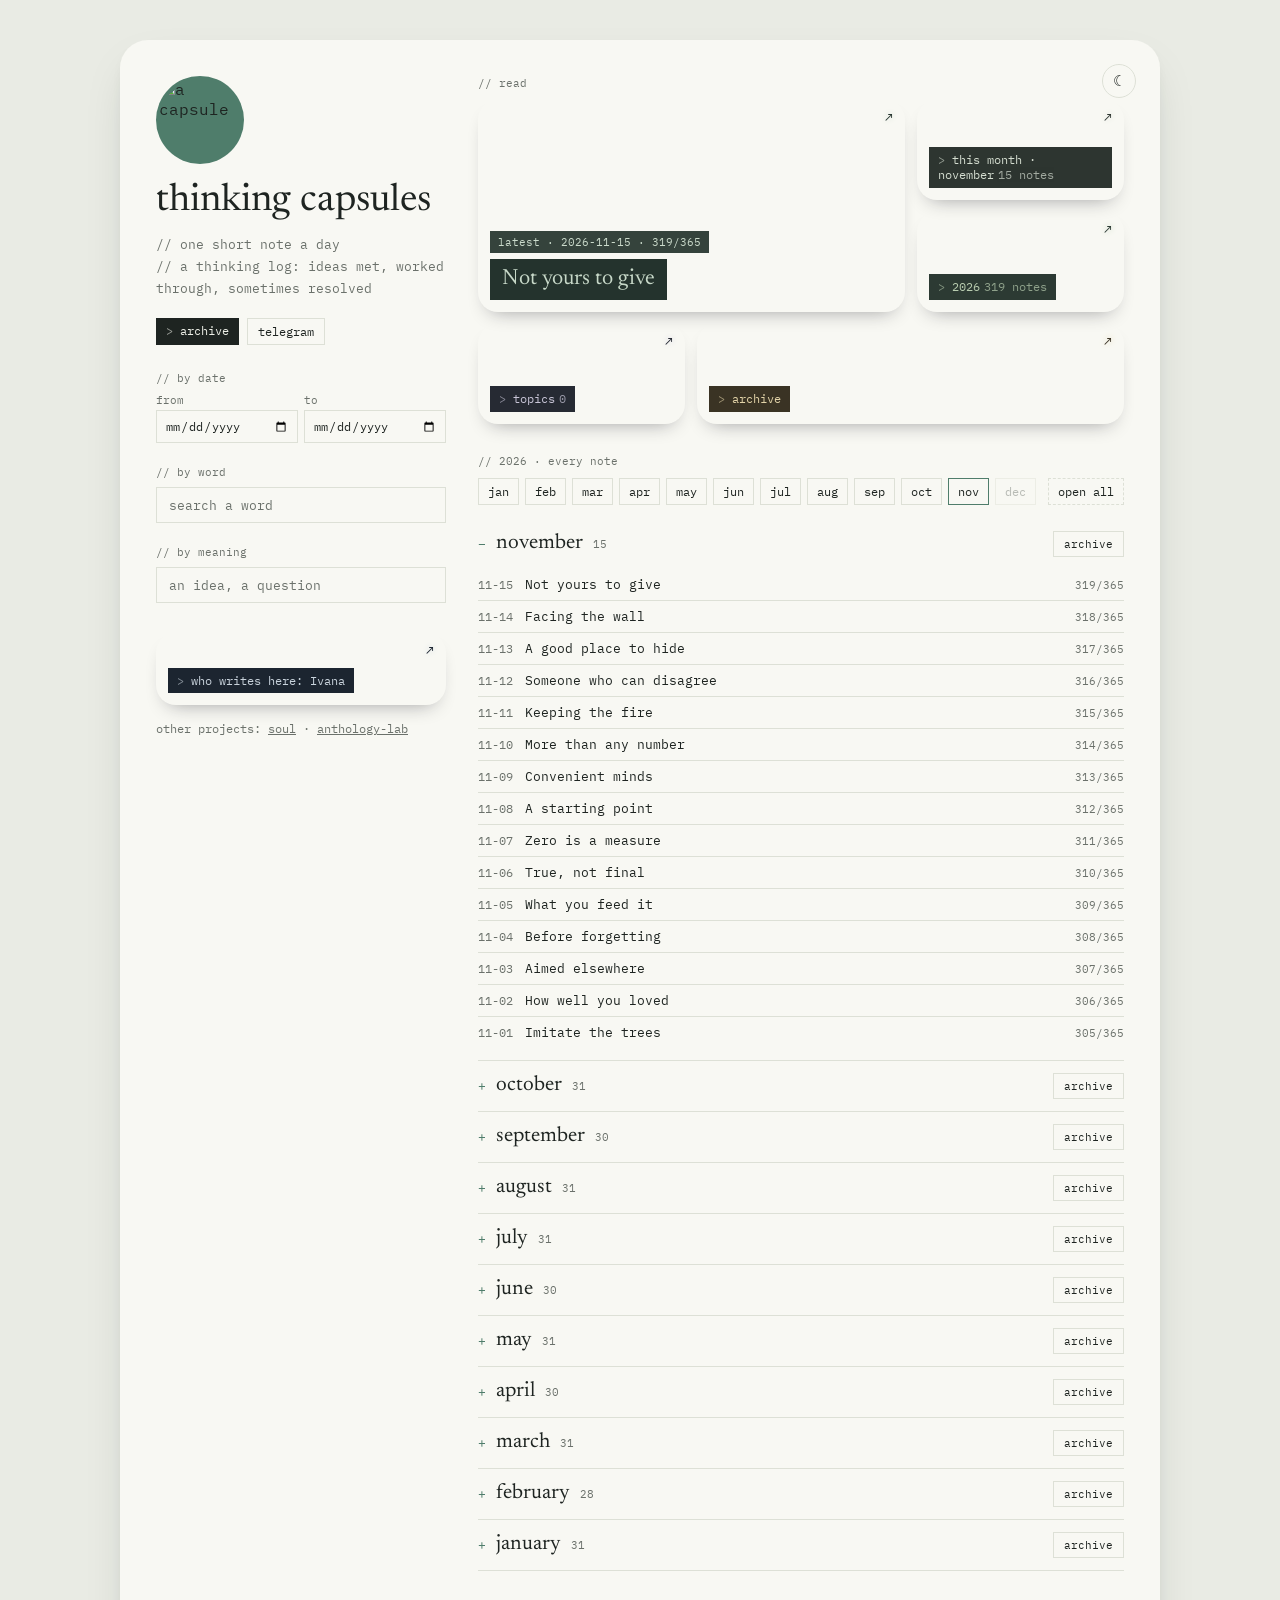
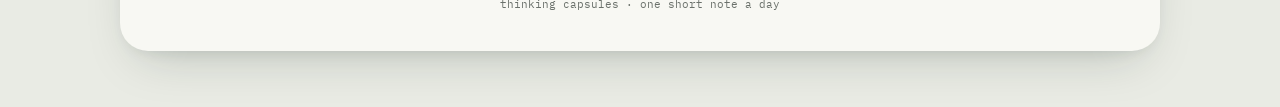
==== index.html @ 2895c26e "update daily notes 20261109-20261115" ====
<!doctype html>
<html lang="en">
<head>
  <meta charset="utf-8">
  <title>thinking capsules</title>
  <meta name="viewport" content="width=device-width, initial-scale=1">
  <meta name="color-scheme" content="light dark">
  <link rel="icon" type="image/png" href="/tcfavicon.png?v=3" media="(prefers-color-scheme: light)">
  <link rel="icon" type="image/png" href="/tcfavicon_dark.png?v=3" media="(prefers-color-scheme: dark)">
  <link rel="apple-touch-icon" sizes="180x180" href="/apple-touch-icon.png?v=3">
  <link rel="preconnect" href="https://fonts.googleapis.com">
  <link rel="preconnect" href="https://fonts.gstatic.com" crossorigin>
  <link href="https://fonts.googleapis.com/css2?family=IBM+Plex+Mono:wght@400;500&family=Newsreader:opsz,wght@6..72,400;6..72,500&display=swap" rel="stylesheet">
  <link rel="stylesheet" href="tc.css?v=4">
  <script src="tc.js?v=5"></script>
</head>
<body>
<main class="card home" id="card"></main>
<pre id="data" hidden>
<a href="2026/2026_full-archive.html">/2026</a>
<a href="#01">01</a> | <a href="#02">02</a> | <a href="#03">03</a> | <a href="#04">04</a> | <a href="#05">05</a> | <a href="#06">06</a> | <a href="#07">07</a> | <a href="#08">08</a> | <a href="#09">09</a> | <a href="#10">10</a> | <a href="#11"><mark>11</mark></a> | <a href="#12">12</a>
<span id="11"></span>

↳ <a href="post.html?p=2026/20261115.txt">2026-11-15</a> Not yours to give <span class="counter">[319/365]</span>
↳ <a href="post.html?p=2026/20261114.txt">2026-11-14</a> Facing the wall <span class="counter">[318/365]</span>
↳ <a href="post.html?p=2026/20261113.txt">2026-11-13</a> A good place to hide <span class="counter">[317/365]</span>
↳ <a href="post.html?p=2026/20261112.txt">2026-11-12</a> Someone who can disagree <span class="counter">[316/365]</span>
↳ <a href="post.html?p=2026/20261111.txt">2026-11-11</a> Keeping the fire <span class="counter">[315/365]</span>
↳ <a href="post.html?p=2026/20261110.txt">2026-11-10</a> More than any number <span class="counter">[314/365]</span>
↳ <a href="post.html?p=2026/20261109.txt">2026-11-09</a> Convenient minds <span class="counter">[313/365]</span>
↳ <a href="post.html?p=2026/20261108.txt">2026-11-08</a> A starting point <span class="counter">[312/365]</span>
↳ <a href="post.html?p=2026/20261107.txt">2026-11-07</a> Zero is a measure <span class="counter">[311/365]</span>
↳ <a href="post.html?p=2026/20261106.txt">2026-11-06</a> True, not final <span class="counter">[310/365]</span>
↳ <a href="post.html?p=2026/20261105.txt">2026-11-05</a> What you feed it <span class="counter">[309/365]</span>
↳ <a href="post.html?p=2026/20261104.txt">2026-11-04</a> Before forgetting <span class="counter">[308/365]</span>
↳ <a href="post.html?p=2026/20261103.txt">2026-11-03</a> Aimed elsewhere <span class="counter">[307/365]</span>
↳ <a href="post.html?p=2026/20261102.txt">2026-11-02</a> How well you loved <span class="counter">[306/365]</span>
↳ <a href="post.html?p=2026/20261101.txt">2026-11-01</a> Imitate the trees <span class="counter">[305/365]</span>

<span id="10"></span> <a href="#" class="top-link">[↳ top]</a>
↳ <a href="post.html?p=2026/20261031.txt">2026-10-31</a> Unvisited tombs <span class="counter">[304/365]</span>
↳ <a href="post.html?p=2026/20261030.txt">2026-10-30</a> Custodian <span class="counter">[303/365]</span>
↳ <a href="post.html?p=2026/20261029.txt">2026-10-29</a> Its own reward <span class="counter">[302/365]</span>
↳ <a href="post.html?p=2026/20261028.txt">2026-10-28</a> Until death <span class="counter">[301/365]</span>
↳ <a href="post.html?p=2026/20261027.txt">2026-10-27</a> Victory, not truth <span class="counter">[300/365]</span>
↳ <a href="post.html?p=2026/20261026.txt">2026-10-26</a> Uncomfortable guests <span class="counter">[299/365]</span>
↳ <a href="post.html?p=2026/20261025.txt">2026-10-25</a> A different link <span class="counter">[298/365]</span>
↳ <a href="post.html?p=2026/20261024.txt">2026-10-24</a> Not on trial <span class="counter">[297/365]</span>
↳ <a href="post.html?p=2026/20261023.txt">2026-10-23</a> The thousandth day <span class="counter">[296/365]</span>
↳ <a href="post.html?p=2026/20261022.txt">2026-10-22</a> A busy life <span class="counter">[295/365]</span>
↳ <a href="post.html?p=2026/20261021.txt">2026-10-21</a> Less than you earn <span class="counter">[294/365]</span>
↳ <a href="post.html?p=2026/20261020.txt">2026-10-20</a> No need to sparkle <span class="counter">[293/365]</span>
↳ <a href="post.html?p=2026/20261019.txt">2026-10-19</a> Poorly defined <span class="counter">[292/365]</span>
↳ <a href="post.html?p=2026/20261018.txt">2026-10-18</a> Its right time <span class="counter">[291/365]</span>
↳ <a href="post.html?p=2026/20261017.txt">2026-10-17</a> Better ground <span class="counter">[290/365]</span>
↳ <a href="post.html?p=2026/20261016.txt">2026-10-16</a> Not for its utility <span class="counter">[289/365]</span>
↳ <a href="post.html?p=2026/20261015.txt">2026-10-15</a> The consoling illusion <span class="counter">[288/365]</span>
↳ <a href="post.html?p=2026/20261014.txt">2026-10-14</a> A poor success <span class="counter">[287/365]</span>
↳ <a href="post.html?p=2026/20261013.txt">2026-10-13</a> One yes <span class="counter">[286/365]</span>
↳ <a href="post.html?p=2026/20261012.txt">2026-10-12</a> The right thing, poorly <span class="counter">[285/365]</span>
↳ <a href="post.html?p=2026/20261011.txt">2026-10-11</a> Embarrassingly basic <span class="counter">[284/365]</span>
↳ <a href="post.html?p=2026/20261010.txt">2026-10-10</a> Thoroughly bored <span class="counter">[283/365]</span>
↳ <a href="post.html?p=2026/20261009.txt">2026-10-09</a> What you tie it to <span class="counter">[282/365]</span>
↳ <a href="post.html?p=2026/20261008.txt">2026-10-08</a> Five minutes of the real thing <span class="counter">[281/365]</span>
↳ <a href="post.html?p=2026/20261007.txt">2026-10-07</a> Paid by others <span class="counter">[280/365]</span>
↳ <a href="post.html?p=2026/20261006.txt">2026-10-06</a> The hinge <span class="counter">[279/365]</span>
↳ <a href="post.html?p=2026/20261005.txt">2026-10-05</a> How it is <span class="counter">[278/365]</span>
↳ <a href="post.html?p=2026/20261004.txt">2026-10-04</a> Not A causes B <span class="counter">[277/365]</span>
↳ <a href="post.html?p=2026/20261003.txt">2026-10-03</a> The lost excuse <span class="counter">[276/365]</span>
↳ <a href="post.html?p=2026/20261002.txt">2026-10-02</a> Small forks <span class="counter">[275/365]</span>
↳ <a href="post.html?p=2026/20261001.txt">2026-10-01</a> Humble in practice <span class="counter">[274/365]</span>

<span id="09"></span> <a href="#" class="top-link">[↳ top]</a>
↳ <a href="post.html?p=2026/20260930.txt">2026-09-30</a> When everyone has the data <span class="counter">[273/365]</span>
↳ <a href="post.html?p=2026/20260929.txt">2026-09-29</a> Untested potential <span class="counter">[272/365]</span>
↳ <a href="post.html?p=2026/20260928.txt">2026-09-28</a> Decisions left pending <span class="counter">[271/365]</span>
↳ <a href="post.html?p=2026/20260927.txt">2026-09-27</a> No single root <span class="counter">[270/365]</span>
↳ <a href="post.html?p=2026/20260926.txt">2026-09-26</a> A word for it <span class="counter">[269/365]</span>
↳ <a href="post.html?p=2026/20260925.txt">2026-09-25</a> Diagnosis outlives the cure <span class="counter">[268/365]</span>
↳ <a href="post.html?p=2026/20260924.txt">2026-09-24</a> The depth the room asks for <span class="counter">[267/365]</span>
↳ <a href="post.html?p=2026/20260923.txt">2026-09-23</a> The average of what works <span class="counter">[266/365]</span>
↳ <a href="post.html?p=2026/20260922.txt">2026-09-22</a> One word in front <span class="counter">[265/365]</span>
↳ <a href="post.html?p=2026/20260921.txt">2026-09-21</a> The same machinery <span class="counter">[264/365]</span>
↳ <a href="post.html?p=2026/20260920.txt">2026-09-20</a> Borrowed pattern recognition <span class="counter">[263/365]</span>
↳ <a href="post.html?p=2026/20260919.txt">2026-09-19</a> Filtered, not recorded <span class="counter">[262/365]</span>
↳ <a href="post.html?p=2026/20260918.txt">2026-09-18</a> The break point <span class="counter">[261/365]</span>
↳ <a href="post.html?p=2026/20260917.txt">2026-09-17</a> Signal, not threat <span class="counter">[260/365]</span>
↳ <a href="post.html?p=2026/20260916.txt">2026-09-16</a> Enough to excel <span class="counter">[259/365]</span>
↳ <a href="post.html?p=2026/20260915.txt">2026-09-15</a> More than chapter two <span class="counter">[258/365]</span>
↳ <a href="post.html?p=2026/20260914.txt">2026-09-14</a> Filling time well <span class="counter">[257/365]</span>
↳ <a href="post.html?p=2026/20260913.txt">2026-09-13</a> An acquired taste <span class="counter">[256/365]</span>
↳ <a href="post.html?p=2026/20260912.txt">2026-09-12</a> A side effect of writing <span class="counter">[255/365]</span>
↳ <a href="post.html?p=2026/20260911.txt">2026-09-11</a> Playing for the draw <span class="counter">[254/365]</span>
↳ <a href="post.html?p=2026/20260910.txt">2026-09-10</a> A second occupant <span class="counter">[253/365]</span>
↳ <a href="post.html?p=2026/20260909.txt">2026-09-09</a> The unwitting teacher <span class="counter">[252/365]</span>
↳ <a href="post.html?p=2026/20260908.txt">2026-09-08</a> Unknown friends <span class="counter">[251/365]</span>
↳ <a href="post.html?p=2026/20260907.txt">2026-09-07</a> Two logics of loss <span class="counter">[250/365]</span>
↳ <a href="post.html?p=2026/20260906.txt">2026-09-06</a> The rhizome <span class="counter">[249/365]</span>
↳ <a href="post.html?p=2026/20260905.txt">2026-09-05</a> Not all debts <span class="counter">[248/365]</span>
↳ <a href="post.html?p=2026/20260904.txt">2026-09-04</a> Any resolution <span class="counter">[247/365]</span>
↳ <a href="post.html?p=2026/20260903.txt">2026-09-03</a> Noise, not fuel <span class="counter">[246/365]</span>
↳ <a href="post.html?p=2026/20260902.txt">2026-09-02</a> The cheaper option <span class="counter">[245/365]</span>
↳ <a href="post.html?p=2026/20260901.txt">2026-09-01</a> Discovered, not designed <span class="counter">[244/365]</span>

<span id="08"></span> <a href="#" class="top-link">[↳ top]</a>
↳ <a href="post.html?p=2026/20260831.txt">2026-08-31</a> Not to be believed <span class="counter">[243/365]</span>
↳ <a href="post.html?p=2026/20260830.txt">2026-08-30</a> What compounds <span class="counter">[242/365]</span>
↳ <a href="post.html?p=2026/20260829.txt">2026-08-29</a> What you give up to belong <span class="counter">[241/365]</span>
↳ <a href="post.html?p=2026/20260828.txt">2026-08-28</a> Enough quiet <span class="counter">[240/365]</span>
↳ <a href="post.html?p=2026/20260827.txt">2026-08-27</a> Not the crown <span class="counter">[239/365]</span>
↳ <a href="post.html?p=2026/20260826.txt">2026-08-26</a> Read by people who write <span class="counter">[238/365]</span>
↳ <a href="post.html?p=2026/20260825.txt">2026-08-25</a> One-way exchange <span class="counter">[237/365]</span>
↳ <a href="post.html?p=2026/20260824.txt">2026-08-24</a> Three ways it fails <span class="counter">[236/365]</span>
↳ <a href="post.html?p=2026/20260823.txt">2026-08-23</a> Not earned, just given <span class="counter">[235/365]</span>
↳ <a href="post.html?p=2026/20260822.txt">2026-08-22</a> Subtraction first <span class="counter">[234/365]</span>
↳ <a href="post.html?p=2026/20260821.txt">2026-08-21</a> The pillar <span class="counter">[233/365]</span>
↳ <a href="post.html?p=2026/20260820.txt">2026-08-20</a> Density <span class="counter">[232/365]</span>
↳ <a href="post.html?p=2026/20260819.txt">2026-08-19</a> Working doesn't make it good <span class="counter">[231/365]</span>
↳ <a href="post.html?p=2026/20260818.txt">2026-08-18</a> The starting point <span class="counter">[230/365]</span>
↳ <a href="post.html?p=2026/20260817.txt">2026-08-17</a> Where it's aimed <span class="counter">[229/365]</span>
↳ <a href="post.html?p=2026/20260816.txt">2026-08-16</a> What earns the future <span class="counter">[228/365]</span>
↳ <a href="post.html?p=2026/20260815.txt">2026-08-15</a> Not more willpower <span class="counter">[227/365]</span>
↳ <a href="post.html?p=2026/20260814.txt">2026-08-14</a> Proof of a plan <span class="counter">[226/365]</span>
↳ <a href="post.html?p=2026/20260813.txt">2026-08-13</a> Not nothing <span class="counter">[225/365]</span>
↳ <a href="post.html?p=2026/20260812.txt">2026-08-12</a> The only translation <span class="counter">[224/365]</span>
↳ <a href="post.html?p=2026/20260811.txt">2026-08-11</a> Refusing to move <span class="counter">[223/365]</span>
↳ <a href="post.html?p=2026/20260810.txt">2026-08-10</a> No favorable wind <span class="counter">[222/365]</span>
↳ <a href="post.html?p=2026/20260809.txt">2026-08-09</a> A skill, not a gift <span class="counter">[221/365]</span>
↳ <a href="post.html?p=2026/20260808.txt">2026-08-08</a> More than restraint <span class="counter">[220/365]</span>
↳ <a href="post.html?p=2026/20260807.txt">2026-08-07</a> The real power <span class="counter">[219/365]</span>
↳ <a href="post.html?p=2026/20260806.txt">2026-08-06</a> Not a lesser friendship <span class="counter">[218/365]</span>
↳ <a href="post.html?p=2026/20260805.txt">2026-08-05</a> Wrong question <span class="counter">[217/365]</span>
↳ <a href="post.html?p=2026/20260804.txt">2026-08-04</a> Your threshold, not everyone's <span class="counter">[216/365]</span>
↳ <a href="post.html?p=2026/20260803.txt">2026-08-03</a> The system with no object <span class="counter">[215/365]</span>
↳ <a href="post.html?p=2026/20260802.txt">2026-08-02</a> Pleasure first <span class="counter">[214/365]</span>
↳ <a href="post.html?p=2026/20260801.txt">2026-08-01</a> Consent you never gave <span class="counter">[213/365]</span>

<span id="07"></span> <a href="#" class="top-link">[↳ top]</a>
↳ <a href="post.html?p=2026/20260731.txt">2026-07-31</a> Useful fictions <span class="counter">[212/365]</span>
↳ <a href="post.html?p=2026/20260730.txt">2026-07-30</a> Character as choice <span class="counter">[211/365]</span>
↳ <a href="post.html?p=2026/20260729.txt">2026-07-29</a> The 0.53 <span class="counter">[210/365]</span>
↳ <a href="post.html?p=2026/20260728.txt">2026-07-28</a> Looking backward <span class="counter">[209/365]</span>
↳ <a href="post.html?p=2026/20260727.txt">2026-07-27</a> The brand <span class="counter">[208/365]</span>
↳ <a href="post.html?p=2026/20260726.txt">2026-07-26</a> Real presence <span class="counter">[207/365]</span>
↳ <a href="post.html?p=2026/20260725.txt">2026-07-25</a> Convergence <span class="counter">[206/365]</span>
↳ <a href="post.html?p=2026/20260724.txt">2026-07-24</a> Form <span class="counter">[205/365]</span>
↳ <a href="post.html?p=2026/20260723.txt">2026-07-23</a> The tell <span class="counter">[204/365]</span>
↳ <a href="post.html?p=2026/20260722.txt">2026-07-22</a> The source <span class="counter">[203/365]</span>
↳ <a href="post.html?p=2026/20260721.txt">2026-07-21</a> What experience teaches <span class="counter">[202/365]</span>
↳ <a href="post.html?p=2026/20260720.txt">2026-07-20</a> What a trap feels like <span class="counter">[201/365]</span>
↳ <a href="post.html?p=2026/20260719.txt">2026-07-19</a> Hard to copy <span class="counter">[200/365]</span>
↳ <a href="post.html?p=2026/20260718.txt">2026-07-18</a> Your lane <span class="counter">[199/365]</span>
↳ <a href="post.html?p=2026/20260717.txt">2026-07-17</a> Three selves <span class="counter">[198/365]</span>
↳ <a href="post.html?p=2026/20260716.txt">2026-07-16</a> Extracted <span class="counter">[197/365]</span>
↳ <a href="post.html?p=2026/20260715.txt">2026-07-15</a> In the doing <span class="counter">[196/365]</span>
↳ <a href="post.html?p=2026/20260714.txt">2026-07-14</a> Your own company <span class="counter">[195/365]</span>
↳ <a href="post.html?p=2026/20260713.txt">2026-07-13</a> From the inside <span class="counter">[194/365]</span>
↳ <a href="post.html?p=2026/20260712.txt">2026-07-12</a> Inherited rules <span class="counter">[193/365]</span>
↳ <a href="post.html?p=2026/20260711.txt">2026-07-11</a> Your freedom <span class="counter">[192/365]</span>
↳ <a href="post.html?p=2026/20260710.txt">2026-07-10</a> The fire <span class="counter">[191/365]</span>
↳ <a href="post.html?p=2026/20260709.txt">2026-07-09</a> The ceiling <span class="counter">[190/365]</span>
↳ <a href="post.html?p=2026/20260708.txt">2026-07-08</a> Closer <span class="counter">[189/365]</span>
↳ <a href="post.html?p=2026/20260707.txt">2026-07-07</a> How you hold it <span class="counter">[188/365]</span>
↳ <a href="post.html?p=2026/20260706.txt">2026-07-06</a> The grammar of outrage <span class="counter">[187/365]</span>
↳ <a href="post.html?p=2026/20260705.txt">2026-07-05</a> Two ways to watch <span class="counter">[186/365]</span>
↳ <a href="post.html?p=2026/20260704.txt">2026-07-04</a> Good enough <span class="counter">[185/365]</span>
↳ <a href="post.html?p=2026/20260703.txt">2026-07-03</a> Conditions <span class="counter">[184/365]</span>
↳ <a href="post.html?p=2026/20260702.txt">2026-07-02</a> Earned <span class="counter">[183/365]</span>
↳ <a href="post.html?p=2026/20260701.txt">2026-07-01</a> Energized <span class="counter">[182/365]</span>

<span id="06"></span> <a class="top-link" href="#">[↳ top]</a>
↳ <a href="post.html?p=2026/20260630.txt">2026-06-30</a> Both directions <span class="counter">[181/365]</span>
↳ <a href="post.html?p=2026/20260629.txt">2026-06-29</a> The rest of the sentence <span class="counter">[180/365]</span>
↳ <a href="post.html?p=2026/20260628.txt">2026-06-28</a> Who first <span class="counter">[179/365]</span>
↳ <a href="post.html?p=2026/20260627.txt">2026-06-27</a> Two kinds of impatience <span class="counter">[178/365]</span>
↳ <a href="post.html?p=2026/20260626.txt">2026-06-26</a> Blind spots <span class="counter">[177/365]</span>
↳ <a href="post.html?p=2026/20260625.txt">2026-06-25</a> A different game <span class="counter">[176/365]</span>
↳ <a href="post.html?p=2026/20260624.txt">2026-06-24</a> The first step's only job <span class="counter">[175/365]</span>
↳ <a href="post.html?p=2026/20260623.txt">2026-06-23</a> Feelings follow <span class="counter">[174/365]</span>
↳ <a href="post.html?p=2026/20260622.txt">2026-06-22</a> No virtue stands alone <span class="counter">[173/365]</span>
↳ <a href="post.html?p=2026/20260621.txt">2026-06-21</a> Your game <span class="counter">[172/365]</span>
↳ <a href="post.html?p=2026/20260620.txt">2026-06-20</a> Twice <span class="counter">[171/365]</span>
↳ <a href="post.html?p=2026/20260619.txt">2026-06-19</a> Next play <span class="counter">[170/365]</span>
↳ <a href="post.html?p=2026/20260618.txt">2026-06-18</a> Resilience <span class="counter">[169/365]</span>
↳ <a href="post.html?p=2026/20260617.txt">2026-06-17</a> Knowing when <span class="counter">[168/365]</span>
↳ <a href="post.html?p=2026/20260616.txt">2026-06-16</a> Two modes <span class="counter">[167/365]</span>
↳ <a href="post.html?p=2026/20260615.txt">2026-06-15</a> Past the obvious <span class="counter">[166/365]</span>
↳ <a href="post.html?p=2026/20260614.txt">2026-06-14</a> The pressure <span class="counter">[165/365]</span>
↳ <a href="post.html?p=2026/20260613.txt">2026-06-13</a> To inhabit <span class="counter">[164/365]</span>
↳ <a href="post.html?p=2026/20260612.txt">2026-06-12</a> The verdict <span class="counter">[163/365]</span>
↳ <a href="post.html?p=2026/20260611.txt">2026-06-11</a> The shaping <span class="counter">[162/365]</span>
↳ <a href="post.html?p=2026/20260610.txt">2026-06-10</a> Air and tungsten <span class="counter">[161/365]</span>
↳ <a href="post.html?p=2026/20260609.txt">2026-06-09</a> Enough <span class="counter">[160/365]</span>
↳ <a href="post.html?p=2026/20260608.txt">2026-06-08</a> After <span class="counter">[159/365]</span>
↳ <a href="post.html?p=2026/20260607.txt">2026-06-07</a> The useful comparison <span class="counter">[158/365]</span>
↳ <a href="post.html?p=2026/20260606.txt">2026-06-06</a> Three forces <span class="counter">[157/365]</span>
↳ <a href="post.html?p=2026/20260605.txt">2026-06-05</a> Twice a day <span class="counter">[156/365]</span>
↳ <a href="post.html?p=2026/20260604.txt">2026-06-04</a> One fewer time <span class="counter">[155/365]</span>
↳ <a href="post.html?p=2026/20260603.txt">2026-06-03</a> Breath <span class="counter">[154/365]</span>
↳ <a href="post.html?p=2026/20260602.txt">2026-06-02</a> Discovery <span class="counter">[153/365]</span>
↳ <a href="post.html?p=2026/20260601.txt">2026-06-01</a> Once <span class="counter">[152/365]</span>

<span id="05"></span><a href="#" class="top-link">[↳ top]</a>
↳ <a href="post.html?p=2026/20260531.txt">2026-05-31</a> The wrong race <span class="counter">[151/365]</span>
↳ <a href="post.html?p=2026/20260530.txt">2026-05-30</a> Brief anomalies <span class="counter">[150/365]</span>
↳ <a href="post.html?p=2026/20260529.txt">2026-05-29</a> On loan <span class="counter">[149/365]</span>
↳ <a href="post.html?p=2026/20260528.txt">2026-05-28</a> Becomes <span class="counter">[148/365]</span>
↳ <a href="post.html?p=2026/20260527.txt">2026-05-27</a> The purple thread <span class="counter">[147/365]</span>
↳ <a href="post.html?p=2026/20260526.txt">2026-05-26</a> The listener <span class="counter">[146/365]</span>
↳ <a href="post.html?p=2026/20260525.txt">2026-05-25</a> The story you write <span class="counter">[145/365]</span>
↳ <a href="post.html?p=2026/20260524.txt">2026-05-24</a> Still a performance <span class="counter">[144/365]</span>
↳ <a href="post.html?p=2026/20260523.txt">2026-05-23</a> The soft kind <span class="counter">[143/365]</span>
↳ <a href="post.html?p=2026/20260522.txt">2026-05-22</a> Before willpower <span class="counter">[142/365]</span>
↳ <a href="post.html?p=2026/20260521.txt">2026-05-21</a> A craft, not a trait <span class="counter">[141/365]</span>
↳ <a href="post.html?p=2026/20260520.txt">2026-05-20</a> Two monologues <span class="counter">[140/365]</span>
↳ <a href="post.html?p=2026/20260519.txt">2026-05-19</a> The other direction <span class="counter">[139/365]</span>
↳ <a href="post.html?p=2026/20260518.txt">2026-05-18</a> No contrast <span class="counter">[138/365]</span>
↳ <a href="post.html?p=2026/20260517.txt">2026-05-17</a> The axis <span class="counter">[137/365]</span>
↳ <a href="post.html?p=2026/20260516.txt">2026-05-16</a> The other verb <span class="counter">[136/365]</span>
↳ <a href="post.html?p=2026/20260515.txt">2026-05-15</a> Already there <span class="counter">[135/365]</span>
↳ <a href="post.html?p=2026/20260514.txt">2026-05-14</a> Morally neutral <span class="counter">[134/365]</span>
↳ <a href="post.html?p=2026/20260513.txt">2026-05-13</a> The spell <span class="counter">[133/365]</span>
↳ <a href="post.html?p=2026/20260512.txt">2026-05-12</a> Subtraction <span class="counter">[132/365]</span>
↳ <a href="post.html?p=2026/20260511.txt">2026-05-11</a> Visible loss <span class="counter">[131/365]</span>
↳ <a href="post.html?p=2026/20260510.txt">2026-05-10</a> In motion <span class="counter">[130/365]</span>
↳ <a href="post.html?p=2026/20260509.txt">2026-05-09</a> The five percent <span class="counter">[129/365]</span>
↳ <a href="post.html?p=2026/20260508.txt">2026-05-08</a> Straight line <span class="counter">[128/365]</span>
↳ <a href="post.html?p=2026/20260507.txt">2026-05-07</a> Multiplied <span class="counter">[127/365]</span>
↳ <a href="post.html?p=2026/20260506.txt">2026-05-06</a> Private <span class="counter">[126/365]</span>
↳ <a href="post.html?p=2026/20260505.txt">2026-05-05</a> Refining <span class="counter">[125/365]</span>
↳ <a href="post.html?p=2026/20260504.txt">2026-05-04</a> The gap <span class="counter">[124/365]</span>
↳ <a href="post.html?p=2026/20260503.txt">2026-05-03</a> The harder question <span class="counter">[123/365]</span>
↳ <a href="post.html?p=2026/20260502.txt">2026-05-02</a> Stakes <span class="counter">[122/365]</span>
↳ <a href="post.html?p=2026/20260501.txt">2026-05-01</a> Navigation <span class="counter">[121/365]</span>

<span id="04"></span><a href="#" class="top-link">[↳ top]</a>
↳ <a href="post.html?p=2026/20260430.txt">2026-04-30</a> The proof <span class="counter">[120/365]</span>
↳ <a href="post.html?p=2026/20260429.txt">2026-04-29</a> Despite <span class="counter">[119/365]</span>
↳ <a href="post.html?p=2026/20260428.txt">2026-04-28</a> Recoverable <span class="counter">[118/365]</span>
↳ <a href="post.html?p=2026/20260427.txt">2026-04-27</a> The first mark <span class="counter">[117/365]</span>
↳ <a href="post.html?p=2026/20260426.txt">2026-04-26</a> The use <span class="counter">[116/365]</span>
↳ <a href="post.html?p=2026/20260425.txt">2026-04-25</a> The subscription <span class="counter">[115/365]</span>
↳ <a href="post.html?p=2026/20260424.txt">2026-04-24</a> The rarer move <span class="counter">[114/365]</span>
↳ <a href="post.html?p=2026/20260423.txt">2026-04-23</a> Reversible or not <span class="counter">[113/365]</span>
↳ <a href="post.html?p=2026/20260422.txt">2026-04-22</a> Outgrowing <span class="counter">[112/365]</span>
↳ <a href="post.html?p=2026/20260421.txt">2026-04-21</a> Recognition <span class="counter">[111/365]</span>
↳ <a href="post.html?p=2026/20260420.txt">2026-04-20</a> The substrate <span class="counter">[110/365]</span>
↳ <a href="post.html?p=2026/20260419.txt">2026-04-19</a> The scaffolding <span class="counter">[109/365]</span>
↳ <a href="post.html?p=2026/20260418.txt">2026-04-18</a> The gap <span class="counter">[108/365]</span>
↳ <a href="post.html?p=2026/20260417.txt">2026-04-17</a> The apology <span class="counter">[107/365]</span>
↳ <a href="post.html?p=2026/20260416.txt">2026-04-16</a> Neither case <span class="counter">[106/365]</span>
↳ <a href="post.html?p=2026/20260415.txt">2026-04-15</a> To the letter <span class="counter">[105/365]</span>
↳ <a href="post.html?p=2026/20260414.txt">2026-04-14</a> The witness <span class="counter">[104/365]</span>
↳ <a href="post.html?p=2026/20260413.txt">2026-04-13</a> Undeclared <span class="counter">[103/365]</span>
↳ <a href="post.html?p=2026/20260412.txt">2026-04-12</a> Available <span class="counter">[102/365]</span>
↳ <a href="post.html?p=2026/20260411.txt">2026-04-11</a> The safe cage <span class="counter">[101/365]</span>
↳ <a href="post.html?p=2026/20260410.txt">2026-04-10</a> No trace <span class="counter">[100/365]</span>
↳ <a href="post.html?p=2026/20260409.txt">2026-04-09</a> Architecture <span class="counter">[99/365]</span>
↳ <a href="post.html?p=2026/20260408.txt">2026-04-08</a> Planned spontaneity <span class="counter">[98/365]</span>
↳ <a href="post.html?p=2026/20260407.txt">2026-04-07</a> Permitted facts <span class="counter">[97/365]</span>
↳ <a href="post.html?p=2026/20260406.txt">2026-04-06</a> Standing <span class="counter">[96/365]</span>
↳ <a href="post.html?p=2026/20260405.txt">2026-04-05</a> The record <span class="counter">[95/365]</span>
↳ <a href="post.html?p=2026/20260404.txt">2026-04-04</a> The edited version <span class="counter">[94/365]</span>
↳ <a href="post.html?p=2026/20260403.txt">2026-04-03</a> Fluency <span class="counter">[93/365]</span>
↳ <a href="post.html?p=2026/20260402.txt">2026-04-02</a> Viscerality <span class="counter">[92/365]</span>
↳ <a href="post.html?p=2026/20260401.txt">2026-04-01</a> Reconstruction <span class="counter">[91/365]</span>

<span id="03"></span><a href="#" class="top-link">[↳ top]</a>
↳ <a href="post.html?p=2026/20260331.txt">2026-03-31</a> Form, not constraint <span class="counter">[90/365]</span>
↳ <a href="post.html?p=2026/20260330.txt">2026-03-30</a> Low bandwidth <span class="counter">[89/365]</span>
↳ <a href="post.html?p=2026/20260329.txt">2026-03-29</a> Built on gaps <span class="counter">[88/365]</span>
↳ <a href="post.html?p=2026/20260328.txt">2026-03-28</a> Contamination <span class="counter">[87/365]</span>
↳ <a href="post.html?p=2026/20260327.txt">2026-03-27</a> What we argue about <span class="counter">[86/365]</span>
↳ <a href="post.html?p=2026/20260326.txt">2026-03-26</a> Regulatory function <span class="counter">[85/365]</span>
↳ <a href="post.html?p=2026/20260325.txt">2026-03-25</a> After the input <span class="counter">[84/365]</span>
↳ <a href="post.html?p=2026/20260324.txt">2026-03-24</a> Appearance <span class="counter">[83/365]</span>
↳ <a href="post.html?p=2026/20260323.txt">2026-03-23</a> The stick <span class="counter">[82/365]</span>
↳ <a href="post.html?p=2026/20260322.txt">2026-03-22</a> Smaller patch <span class="counter">[81/365]</span>
↳ <a href="post.html?p=2026/20260321.txt">2026-03-21</a> Casting the vote <span class="counter">[80/365]</span>
↳ <a href="post.html?p=2026/20260320.txt">2026-03-20</a> Smuggled in <span class="counter">[79/365]</span>
↳ <a href="post.html?p=2026/20260319.txt">2026-03-19</a> Counting and ranking <span class="counter">[78/365]</span>
↳ <a href="post.html?p=2026/20260318.txt">2026-03-18</a> Best hours <span class="counter">[77/365]</span>
↳ <a href="post.html?p=2026/20260317.txt">2026-03-17</a> The view that survived <span class="counter">[76/365]</span>
↳ <a href="post.html?p=2026/20260316.txt">2026-03-16</a> Inside the belief <span class="counter">[75/365]</span>
↳ <a href="post.html?p=2026/20260315.txt">2026-03-15</a> Assisi <span class="counter">[74/365]</span>
↳ <a href="post.html?p=2026/20260314.txt">2026-03-14</a> Signal vs content <span class="counter">[73/365]</span>
↳ <a href="post.html?p=2026/20260313.txt">2026-03-13</a> Walk first <span class="counter">[72/365]</span>
↳ <a href="post.html?p=2026/20260312.txt">2026-03-12</a> The prepared electorate <span class="counter">[71/365]</span>
↳ <a href="post.html?p=2026/20260311.txt">2026-03-11</a> Profilicity <span class="counter">[70/365]</span>
↳ <a href="post.html?p=2026/20260310.txt">2026-03-10</a> The voice that knows <span class="counter">[69/365]</span>
↳ <a href="post.html?p=2026/20260309.txt">2026-03-09</a> Gratitude as act <span class="counter">[68/365]</span>
↳ <a href="post.html?p=2026/20260308.txt">2026-03-08</a> Consistency <span class="counter">[67/365]</span>
↳ <a href="post.html?p=2026/20260307.txt">2026-03-07</a> Rationalization <span class="counter">[66/365]</span>
↳ <a href="post.html?p=2026/20260306.txt">2026-03-06</a> Day <span class="counter">[65/365]</span>
↳ <a href="post.html?p=2026/20260305.txt">2026-03-05</a> Taste <span class="counter">[64/365]</span>
↳ <a href="post.html?p=2026/20260304.txt">2026-03-04</a> Responsibility <span class="counter">[63/365]</span>
↳ <a href="post.html?p=2026/20260303.txt">2026-03-03</a> Preparation <span class="counter">[62/365]</span>
↳ <a href="post.html?p=2026/20260302.txt">2026-03-02</a> Reason without ethics <span class="counter">[61/365]</span>
↳ <a href="post.html?p=2026/20260301.txt">2026-03-01</a> Regress <span class="counter">[60/365]</span>

<span id="02"></span><a href="#" class="top-link">[↳ top]</a>
↳ <a href="post.html?p=2026/20260228.txt">2026-02-28</a> The history of every day <span class="counter">[59/365]</span>
↳ <a href="post.html?p=2026/20260227.txt">2026-02-27</a> Fundamentals <span class="counter">[58/365]</span>
↳ <a href="post.html?p=2026/20260226.txt">2026-02-26</a> Journaling with distance <span class="counter">[57/365]</span>
↳ <a href="post.html?p=2026/20260225.txt">2026-02-25</a> Performative depth <span class="counter">[56/365]</span>
↳ <a href="post.html?p=2026/20260224.txt">2026-02-24</a> Performative travel <span class="counter">[55/365]</span>
↳ <a href="post.html?p=2026/20260223.txt">2026-02-23</a> Iterate <span class="counter">[54/365]</span>
↳ <a href="post.html?p=2026/20260222.txt">2026-02-22</a> Things <span class="counter">[53/365]</span>
↳ <a href="post.html?p=2026/20260221.txt">2026-02-21</a> Time as an ethical resource <span class="counter">[52/365]</span>
↳ <a href="post.html?p=2026/20260220.txt">2026-02-20</a> Distraction <span class="counter">[51/365]</span>
↳ <a href="post.html?p=2026/20260219.txt">2026-02-19</a> Presence <span class="counter">[50/365]</span>
↳ <a href="post.html?p=2026/20260218.txt">2026-02-18</a> Independence <span class="counter">[49/365]</span>
↳ <a href="post.html?p=2026/20260217.txt">2026-02-17</a> Purpose <span class="counter">[48/365]</span>
↳ <a href="post.html?p=2026/20260216.txt">2026-02-16</a> Architectural Mood <span class="counter">[47/365]</span>
↳ <a href="post.html?p=2026/20260215.txt">2026-02-15</a> Recognize ↳ correct ↳ integrate <span class="counter">[46/365]</span>
↳ <a href="post.html?p=2026/20260214.txt">2026-02-14</a> Obvious effort <span class="counter">[45/365]</span>
↳ <a href="post.html?p=2026/20260213.txt">2026-02-13</a> Rumination on paper <span class="counter">[44/365]</span>
↳ <a href="post.html?p=2026/20260212.txt">2026-02-12</a> We hate categories, not people <span class="counter">[43/365]</span>
↳ <a href="post.html?p=2026/20260211.txt">2026-02-11</a> Complicating water <span class="counter">[42/365]</span>
↳ <a href="post.html?p=2026/20260210.txt">2026-02-10</a> It's not indifference <span class="counter">[41/365]</span>
↳ <a href="post.html?p=2026/20260209.txt">2026-02-09</a> How to consume anger <span class="counter">[40/365]</span>
↳ <a href="post.html?p=2026/20260208.txt">2026-02-08</a> Identity <span class="counter">[39/365]</span>
↳ <a href="post.html?p=2026/20260207.txt">2026-02-07</a> Pair ↳ automate ↳ remove <span class="counter">[38/365]</span>
↳ <a href="post.html?p=2026/20260206.txt">2026-02-06</a> Unseen fundamentals <span class="counter">[37/365]</span>
↳ <a href="post.html?p=2026/20260205.txt">2026-02-05</a> Inputs <span class="counter">[36/365]</span>
↳ <a href="post.html?p=2026/20260204.txt">2026-02-04</a> Terms <span class="counter">[35/365]</span>
↳ <a href="post.html?p=2026/20260203.txt">2026-02-03</a> Mental frame <span class="counter">[34/365]</span>
↳ <a href="post.html?p=2026/20260202.txt">2026-02-02</a> Solomon's paradox <span class="counter">[33/365]</span>
↳ <a href="post.html?p=2026/20260201.txt">2026-02-01</a> Friction <span class="counter">[32/365]</span>

<span id="01"></span><a href="#" class="top-link">[↳ top]</a>
↳ <a href="post.html?p=2026/20260131.txt">2026-01-31</a> Inner talk <span class="counter">[31/365]</span>
↳ <a href="post.html?p=2026/20260130.txt">2026-01-30</a> Less <span class="counter">[30/365]</span>
↳ <a href="post.html?p=2026/20260129.txt">2026-01-29</a> Red Queen effect <span class="counter">[29/365]</span>
↳ <a href="post.html?p=2026/20260128.txt">2026-01-28</a> Virtue <span class="counter">[28/365]</span>
↳ <a href="post.html?p=2026/20260127.txt">2026-01-27</a> Data <span class="counter">[27/365]</span>
↳ <a href="post.html?p=2026/20260126.txt">2026-01-26</a> Stop, decide, focus <span class="counter">[26/365]</span>
↳ <a href="post.html?p=2026/20260125.txt">2026-01-25</a> Learners <span class="counter">[25/365]</span>
↳ <a href="post.html?p=2026/20260124.txt">2026-01-24</a> Control <span class="counter">[24/365]</span>
↳ <a href="post.html?p=2026/20260123.txt">2026-01-23</a> No new beginnings <span class="counter">[23/365]</span>
↳ <a href="post.html?p=2026/20260122.txt">2026-01-22</a> Judgment risk <span class="counter">[22/365]</span>
↳ <a href="post.html?p=2026/20260121.txt">2026-01-21</a> Anger, managed <span class="counter">[21/365]</span>
↳ <a href="post.html?p=2026/20260120.txt">2026-01-20</a> Being <span class="counter">[20/365]</span>
↳ <a href="post.html?p=2026/20260119.txt">2026-01-19</a> Anger <span class="counter">[19/365]</span>
↳ <a href="post.html?p=2026/20260118.txt">2026-01-18</a> There's a line of thought <span class="counter">[18/365]</span>
↳ <a href="post.html?p=2026/20260117.txt">2026-01-17</a> Log <span class="counter">[17/365]</span>
↳ <a href="post.html?p=2026/20260116.txt">2026-01-16</a> Autopilot <span class="counter">[16/365]</span>
↳ <a href="post.html?p=2026/20260115.txt">2026-01-15</a> Brain <span class="counter">[15/365]</span>
↳ <a href="post.html?p=2026/20260114.txt">2026-01-14</a> Social interactions <span class="counter">[14/365]</span>
↳ <a href="post.html?p=2026/20260113.txt">2026-01-13</a> Boredom <span class="counter">[13/365]</span>
↳ <a href="post.html?p=2026/20260112.txt">2026-01-12</a> Start <span class="counter">[12/365]</span>
↳ <a href="post.html?p=2026/20260111.txt">2026-01-11</a> Relief <span class="counter">[11/365]</span>
↳ <a href="post.html?p=2026/20260110.txt">2026-01-10</a> Decisions <span class="counter">[10/365]</span>
↳ <a href="post.html?p=2026/20260109.txt">2026-01-09</a> Through <span class="counter">[9/365]</span>
↳ <a href="post.html?p=2026/20260108.txt">2026-01-08</a> Obvious <span class="counter">[8/365]</span>
↳ <a href="post.html?p=2026/20260107.txt">2026-01-07</a> Plan <span class="counter">[7/365]</span>
↳ <a href="post.html?p=2026/20260106.txt">2026-01-06</a> Anxiety <span class="counter">[6/365]</span>
↳ <a href="post.html?p=2026/20260105.txt">2026-01-05</a> Failure <span class="counter">[5/365]</span>
↳ <a href="post.html?p=2026/20260104.txt">2026-01-04</a> Disconnect <span class="counter">[4/365]</span>
↳ <a href="post.html?p=2026/20260103.txt">2026-01-03</a> What it's not <span class="counter">[3/365]</span>
↳ <a href="post.html?p=2026/20260102.txt">2026-01-02</a> Obsession <span class="counter">[2/365]</span>
↳ <a href="post.html?p=2026/20260101.txt">2026-01-01</a> Negative <span class="counter">[1/365]</span>

<span id="07"></span>
<span id="08"></span>
<span id="09"></span>
<span id="10"></span>
<span id="12"></span>

</pre>
<script>TC.home();</script>
</body>
</html>
---- tc.css ----
/* thinking capsules: shared style for every page */
:root {
  --mono: 'IBM Plex Mono', ui-monospace, SFMono-Regular, Menlo, monospace;
  --serif: 'Newsreader', Georgia, serif;
}
/* colours: ink and sage; dark: graphite and sage */
:root {
  --page-bg: #e9ebe4; --card-bg: #f8f8f3; --text: #1e2421; --muted: #6b716b; --line: #dde0d6;
  --chip-bg: #1e2421; --chip-text: #eef0e8; --link: #0b7566; --mark: rgba(201,170,92,.5); --accent: #4f7d6b;
  --shadow: 0 20px 50px -20px rgba(20,40,30,.25), 0 6px 16px -8px rgba(20,40,30,.12);
  color-scheme: light;
}
:root[data-theme="dark"] {
  --page-bg: #111513; --card-bg: #181d1a; --text: #e3e6dc; --muted: #8f968c; --line: #28302b;
  --chip-bg: #e3e6dc; --chip-text: #111513; --link: #6fd6bf; --mark: rgba(201,170,92,.32); --accent: #c9aa5c;
  --shadow: 0 20px 50px -20px rgba(0,0,0,.6), 0 6px 16px -8px rgba(0,0,0,.4); color-scheme: dark;
}
@media (prefers-color-scheme: dark) { :root:not([data-theme="light"]) {
  --page-bg: #111513; --card-bg: #181d1a; --text: #e3e6dc; --muted: #8f968c; --line: #28302b;
  --chip-bg: #e3e6dc; --chip-text: #111513; --link: #6fd6bf; --mark: rgba(201,170,92,.32); --accent: #c9aa5c;
  --shadow: 0 20px 50px -20px rgba(0,0,0,.6), 0 6px 16px -8px rgba(0,0,0,.4); color-scheme: dark;
} }

* { box-sizing: border-box; }
html { -webkit-text-size-adjust: 100%; text-size-adjust: 100%; }
html, body { margin: 0; }
body { font-family: var(--mono); color: var(--text); background: var(--page-bg); padding: 40px 16px 56px; -webkit-font-smoothing: antialiased; }
@media (max-width: 480px) { body { padding: 16px 10px 40px; } }
#data { display: none; }

/* card */
.card { position: relative; max-width: 640px; margin: 0 auto; background: var(--card-bg); border-radius: 28px; box-shadow: var(--shadow); padding: 24px 28px 28px; }
@media (max-width: 480px) { .card { padding: 20px 18px 22px; border-radius: 22px; } }
.theme-toggle { position: absolute; top: 34px; right: 38px; z-index: 2; width: 34px; height: 34px; border-radius: 50%; border: 0; background: var(--card-bg); color: var(--text); font-size: 15px; cursor: pointer; box-shadow: 0 2px 8px rgba(0,0,0,.25); }
@media (max-width: 480px) { .theme-toggle { top: 28px; right: 26px; } }
.loading { color: var(--muted); font-size: 12px; padding: 40px 0; text-align: center; }

/* banner + tiles */
.banner { height: 84px; border-radius: 18px; background-size: cover; background-position: center; image-rendering: pixelated; position: relative; display: flex; align-items: flex-end; padding: 10px; box-shadow: 0 10px 20px -12px rgba(20,20,30,.45); }
.tag { font-size: 12px; padding: 5px 9px; background: var(--l-bg); color: var(--l-fg); }
.tag::before { content: "> "; opacity: .6; }

/* nav chips */
.nav { display: flex; flex-wrap: wrap; gap: 8px; margin: 18px 0 0; }
.chip, .chip:visited { font-size: 12px; padding: 5px 10px; background: var(--chip-bg); color: var(--chip-text); text-decoration: none; }
.chip::before { content: "> "; opacity: .6; }
.chip:hover { text-decoration: none; opacity: .88; }
.chip.ghost, .chip.ghost:visited { background: transparent; color: var(--text); border: 1px solid var(--line); }
.chip.ghost::before { content: none; }
.ref { font-size: 12px; color: var(--muted); margin: 22px 0 6px; }
.ref::before { content: "// "; }
h1.title { font-family: var(--serif); font-weight: 400; font-size: 34px; line-height: 1.15; margin: 0 0 18px; }
h2 { font-family: var(--serif); font-weight: 400; }

/* text */
.text { font-size: 14px; line-height: 1.75; white-space: pre-wrap; overflow-wrap: break-word; }
.muted { color: var(--muted); font-size: 12px; }
.fig { float: left; width: 44%; margin: 6px 20px 8px 0; white-space: normal; }
.fig img { display: block; width: 100%; height: auto; border-radius: 14px; }
.fig figcaption { font-size: 11px; line-height: 1.4; color: var(--muted); margin-top: 6px; }
.fig figcaption a, .fig figcaption a:visited { color: var(--muted); }
@media (max-width: 480px) { .fig { float: none; width: 100%; margin: 4px 0 12px; } }
.meta { clear: both; }
mark { background: linear-gradient(transparent 55%, var(--mark) 55%); color: inherit; padding: 0 1px; }
a, a:visited { color: var(--link); text-decoration: none; }
a:hover { text-decoration: underline; }
.quote { border-left: 3px solid var(--accent); padding: 4px 0 4px 16px; margin: 4px 0 14px; font-size: 14px; line-height: 1.7; white-space: pre-wrap; overflow-wrap: break-word; color: var(--muted); }
.meta { margin-top: 26px; padding-top: 14px; border-top: 1px solid var(--line); font-size: 12px; color: var(--muted); line-height: 1.8; }
.meta a, .meta a:visited { color: var(--muted); text-decoration: underline; }
.pn { display: flex; justify-content: space-between; align-items: flex-start; gap: 12px; margin-top: 22px; flex-wrap: wrap; }
.pn a, .pn a:visited { font-size: 12.5px; padding: 8px 12px; text-decoration: none; max-width: 100%; }
.pn .prev, .pn .prev:visited { border: 1px solid var(--line); color: var(--text); }
.pn .next, .pn .next:visited { background: var(--chip-bg); color: var(--chip-text); margin-left: auto; }
.pn .next::after { content: " ⭢"; opacity: .7; }
.pn .lab { color: var(--muted); }
.pn .next .lab { color: inherit; opacity: .65; }
.pn a:hover { opacity: .88; }
.footer { text-align: center; font-size: 11px; color: var(--muted); margin-top: 24px; line-height: 1.8; }
.footer a, .footer a:visited { color: var(--muted); text-decoration: underline; }

/* lists */
.lrow { display: flex; gap: 12px; align-items: baseline; padding: 7px 0; border-bottom: 1px solid var(--line); font-size: 13px; }
.lrow a { display: flex; gap: 12px; align-items: baseline; flex: 1; min-width: 0; text-decoration: none; }
.lrow a:hover .ltitle { text-decoration: underline; }
.lrow .ldate { color: var(--muted); font-size: 11.5px; white-space: nowrap; }
.lrow .ltitle { color: var(--text); }
.lrow .count { margin-left: auto; }
.count { color: var(--muted); font-size: 11px; white-space: nowrap; }
.snip { display: block; color: var(--muted); font-size: 11.5px; margin: -3px 0 6px; line-height: 1.5; }
.months { display: flex; flex-wrap: wrap; gap: 6px; margin: 0 0 14px; }
.months .m { font: 12px var(--mono); padding: 5px 9px; border: 1px solid var(--line); background: transparent; color: var(--text); cursor: pointer; text-decoration: none; }
.months .m.on { background: var(--chip-bg); color: var(--chip-text); border-color: var(--chip-bg); }
.months .m.cur:not(.on) { border-color: var(--accent); }
.months .m.off { color: var(--muted); opacity: .45; cursor: default; }
.months .m.all { margin-left: 6px; border-style: dashed; }
.sec { margin-top: 24px; scroll-margin-top: 12px; }
.sec h2 { font-size: 24px; margin: 0 0 6px; display: flex; align-items: baseline; gap: 10px; flex-wrap: wrap; }
.sec h2 .count { font-family: var(--mono); }
.sec h2 .chip { font-size: 11px; font-family: var(--mono); margin-left: auto; }
details.mon { border-bottom: 1px solid var(--line); scroll-margin-top: 12px; }
details.mon summary { cursor: pointer; list-style: none; display: flex; align-items: baseline; gap: 10px; padding: 12px 0; font-family: var(--serif); font-size: 21px; }
details.mon summary::-webkit-details-marker { display: none; }
details.mon summary::before { content: "+"; font: 13px var(--mono); color: var(--accent); width: 1ch; }
details.mon[open] summary::before { content: "−"; }
details.mon summary .count { font-family: var(--mono); }
details.mon .lrow:last-of-type { border-bottom: 0; }
details.mon .inner { padding: 0 0 12px; }
.empty { color: var(--muted); font-size: 12px; padding: 14px 0; }
.grow { display: flex; justify-content: space-between; gap: 12px; padding: 11px 0; border-bottom: 1px solid var(--line); text-decoration: none; font-size: 13.5px; }
.grow:hover { text-decoration: none; }
.grow .gname { color: var(--text); }
.grow .gname::before { content: "⭢ "; color: var(--accent); }
.guides { border-top: 1px solid var(--line); }

/* home */
.avatar { width: 88px; height: 88px; border-radius: 50%; display: block; padding: 3px; background: var(--accent); image-rendering: pixelated; }
.name { font-family: var(--serif); font-weight: 400; font-size: 38px; line-height: 1.05; margin: 18px 0 12px; }
.bio { font-size: 13px; line-height: 1.7; margin: 0 0 18px; color: var(--muted); }
.socials { display: flex; flex-wrap: wrap; gap: 8px; margin: 0 0 20px; }
.search { display: flex; flex-direction: column; gap: 8px; margin: 0 0 22px; }
.slabel { font-size: 11px; color: var(--muted); margin-top: 6px; }
.slabel::before { content: "// "; }
.search input { font: 12.5px var(--mono); color: var(--text); background: transparent; border: 1px solid var(--line); border-radius: 0; padding: 9px 12px; width: 100%; outline: none; min-width: 0; }
.search input:focus { border-color: var(--accent); }
.search input::placeholder { color: var(--muted); }
.dates { display: grid; grid-template-columns: 1fr 1fr; gap: 6px; }
.dates label { display: flex; flex-direction: column; gap: 3px; font-size: 10.5px; color: var(--muted); }
.dates input { padding: 7px 8px; font-size: 12px; }
.results { font-size: 12px; }
.results .status { color: var(--muted); font-size: 11px; display: flex; gap: 10px; }
.results .status a { color: var(--muted); text-decoration: underline; }
.results .list { max-height: 380px; overflow-y: auto; }
.results .lrow { font-size: 12px; padding: 6px 0; }
.grid { display: grid; grid-template-columns: 1fr 1fr; gap: 12px; grid-auto-rows: 100px; }
.tile { position: relative; display: flex; flex-direction: column; justify-content: flex-end; align-items: flex-start; border-radius: 20px; text-decoration: none; padding: 12px; overflow: hidden; background-size: cover; background-position: center; image-rendering: pixelated; box-shadow: 0 10px 20px -12px rgba(20,20,30,.45); transition: transform .18s ease; }
.tile:hover { transform: translateY(-3px) scale(1.02); text-decoration: none; }
.tile-hero { grid-column: span 2; grid-row: span 2; }
.tile .tag { line-height: 1.3; }
.tile .tag .count { color: inherit; opacity: .7; margin-left: 4px; font-size: inherit; }
.tile-hero .tag { font-family: var(--serif); font-size: 22px; padding: 6px 12px; }
.tile-hero .tag::before { content: none; }
.tile-hero .sub { font: 11px var(--mono); padding: 4px 8px; background: var(--l-bg); color: var(--l-fg); margin-bottom: 6px; opacity: .92; }
.badge { position: absolute; top: 9px; right: 12px; font-size: 13px; color: var(--l-bg); text-shadow: 0 0 6px var(--l-fg); }
.tile-who { height: 72px; margin: 4px 0 14px; }
.glabel { font-size: 11px; color: var(--muted); margin: 30px 0 10px; }
.glabel::before { content: "// "; }
.main .glabel:first-child { margin-top: 0; }
.other { font-size: 11.5px; color: var(--muted); line-height: 1.8; }
.other a, .other a:visited { color: var(--muted); text-decoration: underline; }
.card.home { max-width: 400px; padding: 32px 28px 24px; }
.card.home .theme-toggle { top: 20px; right: 20px; box-shadow: none; border: 1px solid var(--line); }

@media (min-width: 760px) {
  .card.home { max-width: 720px; display: grid; grid-template-columns: 230px 1fr; column-gap: 32px; padding: 36px; }
  .card.home .intro { position: sticky; top: 24px; align-self: start; }
  .card.home .footer { grid-column: 1 / -1; }
  .card.home .theme-toggle { top: 24px; right: 24px; }
}
@media (min-width: 900px) {
  .card { max-width: 760px; padding: 32px 44px 40px; }
  .card.list { max-width: 820px; }
  .banner { height: 110px; }
  h1.title { font-size: 42px; }
  .text { font-size: 15px; }
}
@media (min-width: 1100px) {
  .card.home { max-width: 1040px; grid-template-columns: 270px 1fr; }
  .card.home .grid { grid-template-columns: repeat(3, 1fr); }
}
/* tiles: one per page type, image and label colours per palette */
.p-ripple { background-image: url(assets/tile_ripple.png?v=2); --l-bg: #24332d; --l-fg: #c7d8c8; }
.p-moon { background-image: url(assets/tile_moon.png?v=2); --l-bg: #1c2530; --l-fg: #c9d3dc; }
.p-window { background-image: url(assets/tile_window.png?v=2); --l-bg: #3a3324; --l-fg: #e2d3a8; }
.p-path { background-image: url(assets/tile_path.png?v=2); --l-bg: #2c3a33; --l-fg: #b9cdb0; }
.p-orbit { background-image: url(assets/tile_orbit.png?v=2); --l-bg: #262a33; --l-fg: #c9c6d8; }
.p-layers { background-image: url(assets/tile_layers.png?v=2); --l-bg: #2d3530; --l-fg: #d4ddd0; }

/* links inside the text: underlined so they stand out */
.text a, .quote a { text-decoration: underline; text-decoration-thickness: 1px; text-underline-offset: 3px; text-decoration-color: color-mix(in srgb, var(--link) 55%, transparent); }

/* archive filters */
.filters { display: flex; flex-wrap: wrap; gap: 8px; align-items: center; margin: 0 0 8px; }
select { font: 12.5px var(--mono); color: var(--text); background-color: var(--card-bg); border: 1px solid var(--line); padding: 6px 28px 6px 10px; border-radius: 0; -webkit-appearance: none; appearance: none; background-image: linear-gradient(45deg, transparent 50%, var(--muted) 50%), linear-gradient(135deg, var(--muted) 50%, transparent 50%); background-position: calc(100% - 14px) 50%, calc(100% - 9px) 50%; background-size: 5px 5px; background-repeat: no-repeat; max-width: 100%; }
select:disabled { opacity: .45; }
.toggle { font: 12px var(--mono); padding: 5px 10px; border: 1px solid var(--line); background: transparent; color: var(--muted); cursor: pointer; }
.toggle.on { background: var(--chip-bg); color: var(--chip-text); border-color: var(--chip-bg); }

/* home grid: hero plus four tiles; on three columns the last one fills the row */
@media (min-width: 1100px) { .card.home .grid .tile:last-child:nth-child(5) { grid-column: span 2; } }
details.mon summary .chip { font: 11px var(--mono); margin-left: auto; }

/* wide screens: use the space; the sidebar grows while a search is in use */
.card.home { transition: max-width .2s ease; }
@media (min-width: 1100px) {
  .card.home { --side: 290px; grid-template-columns: var(--side) 1fr; transition: grid-template-columns .25s ease; }
  .card.home.searching { --side: 400px; }
}
@media (min-width: 1400px) {
  body { padding: 32px 32px 48px; }
  .card.home { max-width: 1480px; padding: 40px 44px; column-gap: 44px; --side: 330px; }
  .card.home.searching { --side: 460px; }
  .card.home .grid { grid-template-columns: repeat(4, 1fr); grid-auto-rows: 120px; }
  .card.home .grid .tile:last-child:nth-child(5) { grid-column: auto; }
  .card.list { max-width: 1040px; }
}
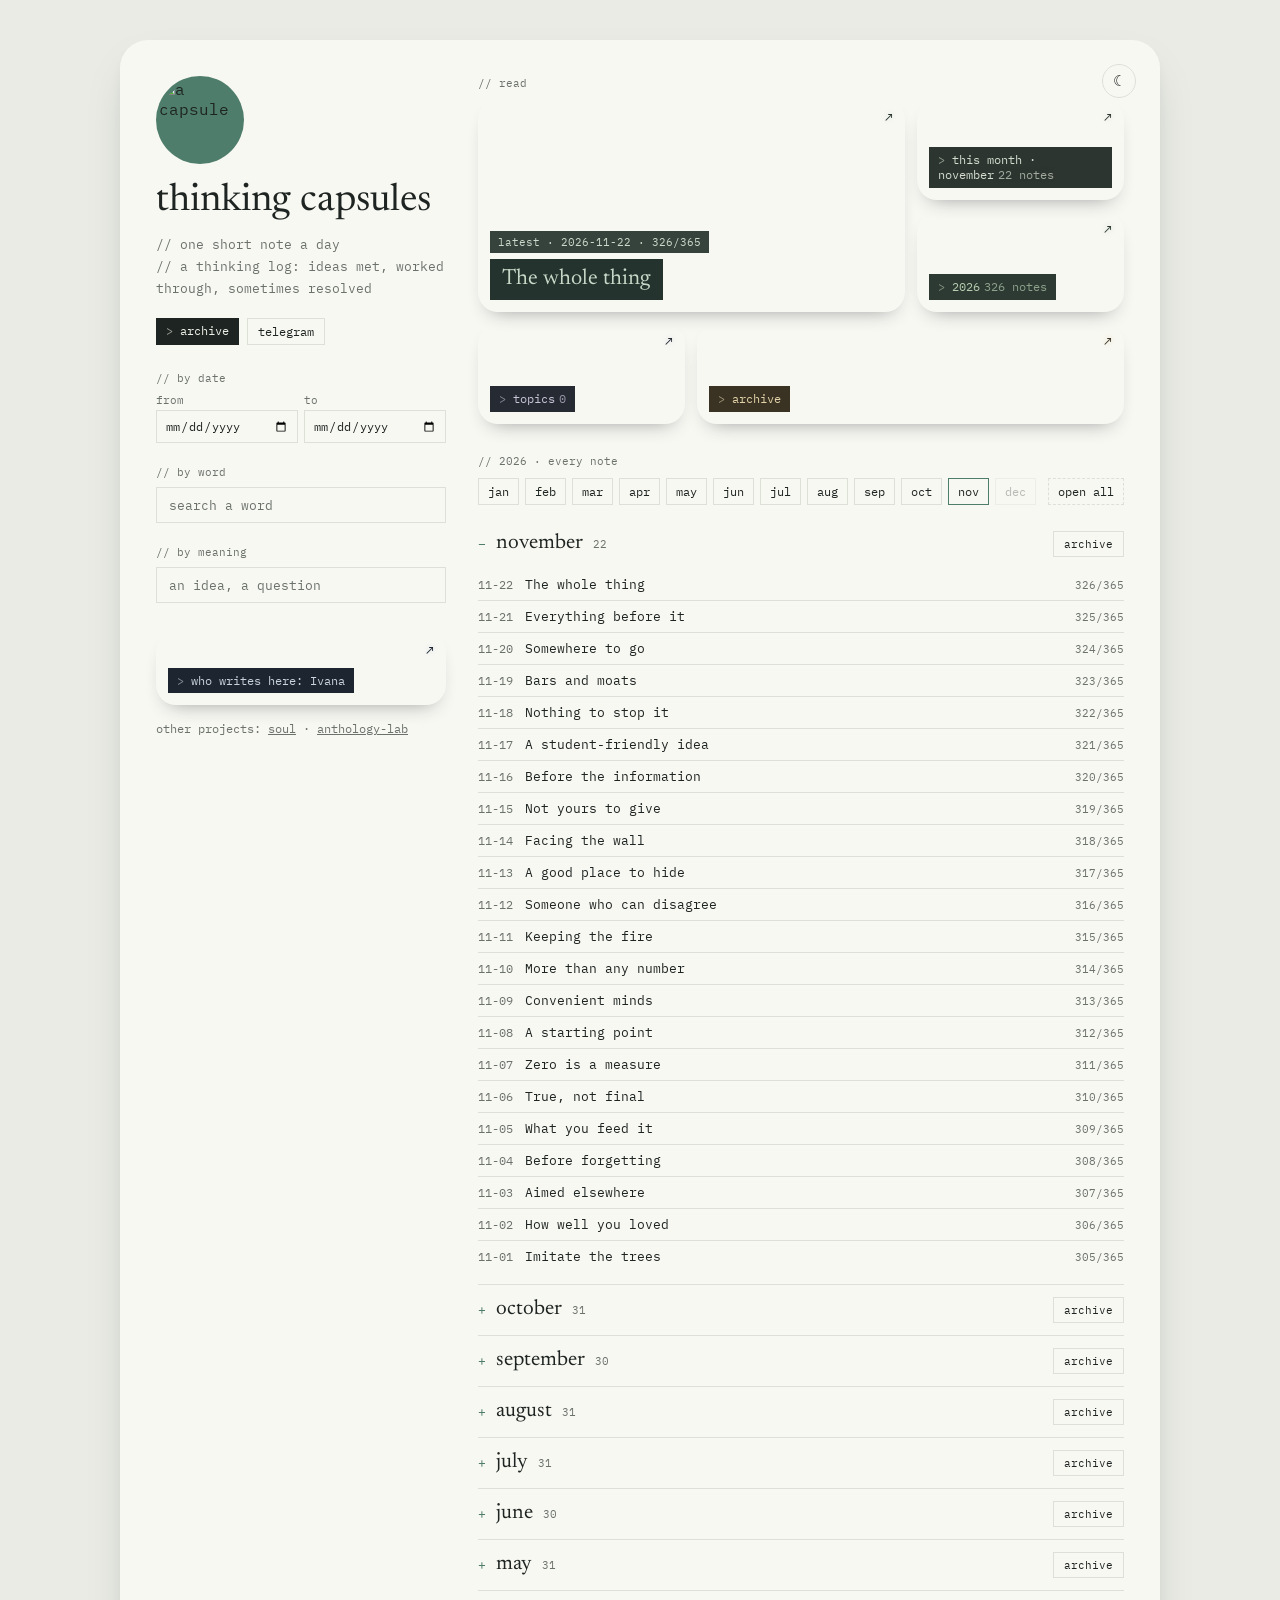
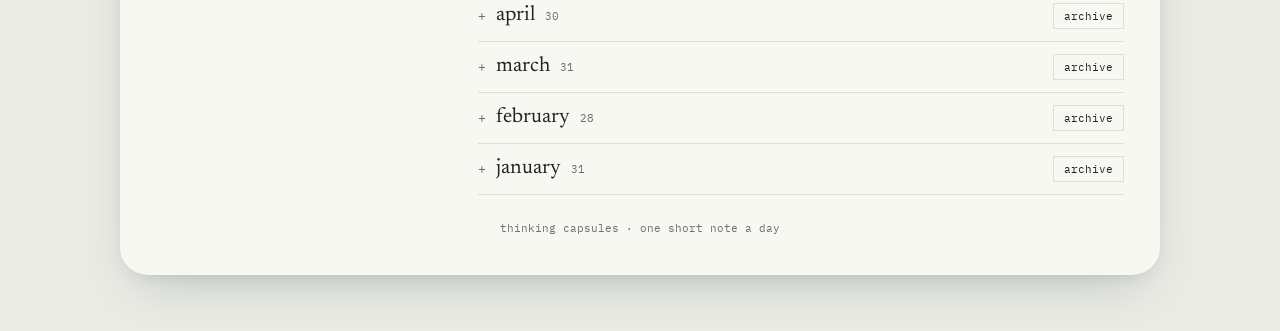
==== commit 56a39472: "update daily notes 20261116-20261122" ====
--- a/index.html
+++ b/index.html
@@ -21,6 +21,13 @@
 <a href="#01">01</a> | <a href="#02">02</a> | <a href="#03">03</a> | <a href="#04">04</a> | <a href="#05">05</a> | <a href="#06">06</a> | <a href="#07">07</a> | <a href="#08">08</a> | <a href="#09">09</a> | <a href="#10">10</a> | <a href="#11"><mark>11</mark></a> | <a href="#12">12</a>
 <span id="11"></span>
 
+↳ <a href="post.html?p=2026/20261122.txt">2026-11-22</a> The whole thing <span class="counter">[326/365]</span>
+↳ <a href="post.html?p=2026/20261121.txt">2026-11-21</a> Everything before it <span class="counter">[325/365]</span>
+↳ <a href="post.html?p=2026/20261120.txt">2026-11-20</a> Somewhere to go <span class="counter">[324/365]</span>
+↳ <a href="post.html?p=2026/20261119.txt">2026-11-19</a> Bars and moats <span class="counter">[323/365]</span>
+↳ <a href="post.html?p=2026/20261118.txt">2026-11-18</a> Nothing to stop it <span class="counter">[322/365]</span>
+↳ <a href="post.html?p=2026/20261117.txt">2026-11-17</a> A student-friendly idea <span class="counter">[321/365]</span>
+↳ <a href="post.html?p=2026/20261116.txt">2026-11-16</a> Before the information <span class="counter">[320/365]</span>
 ↳ <a href="post.html?p=2026/20261115.txt">2026-11-15</a> Not yours to give <span class="counter">[319/365]</span>
 ↳ <a href="post.html?p=2026/20261114.txt">2026-11-14</a> Facing the wall <span class="counter">[318/365]</span>
 ↳ <a href="post.html?p=2026/20261113.txt">2026-11-13</a> A good place to hide <span class="counter">[317/365]</span>
